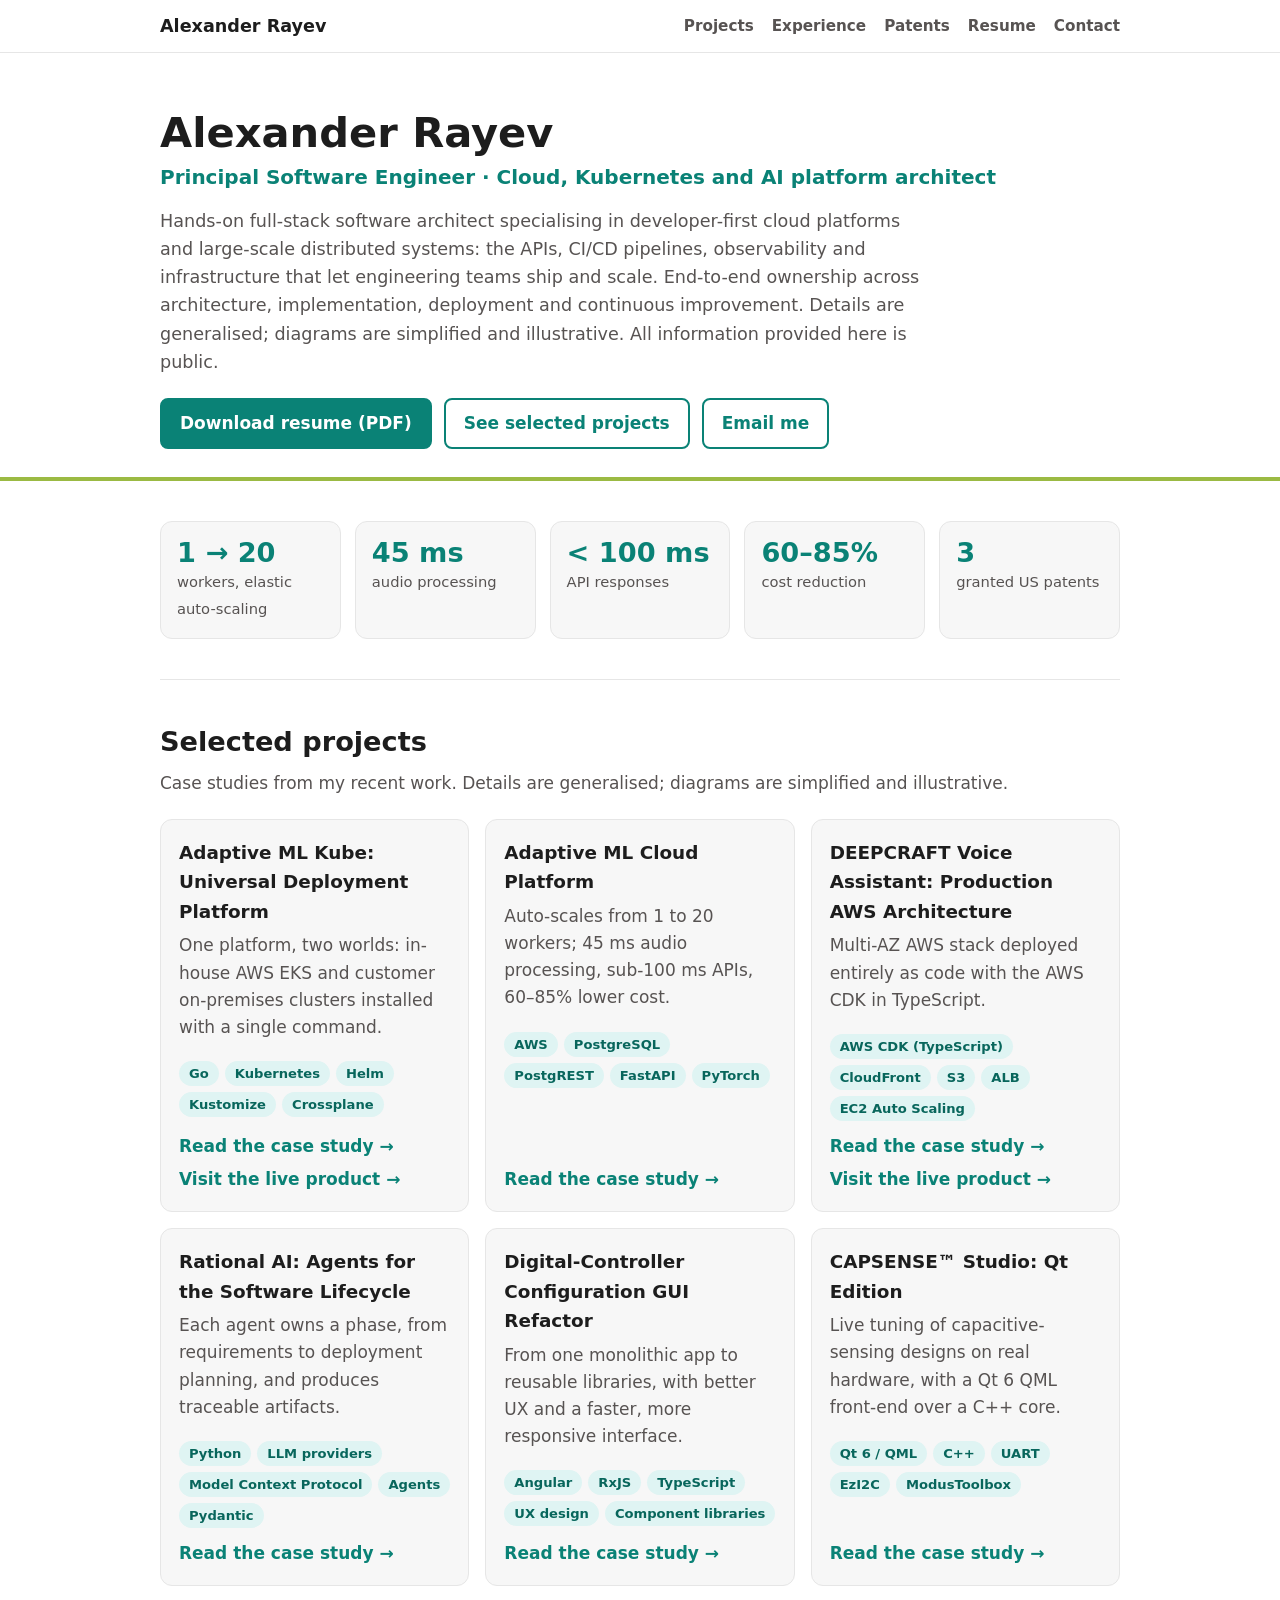
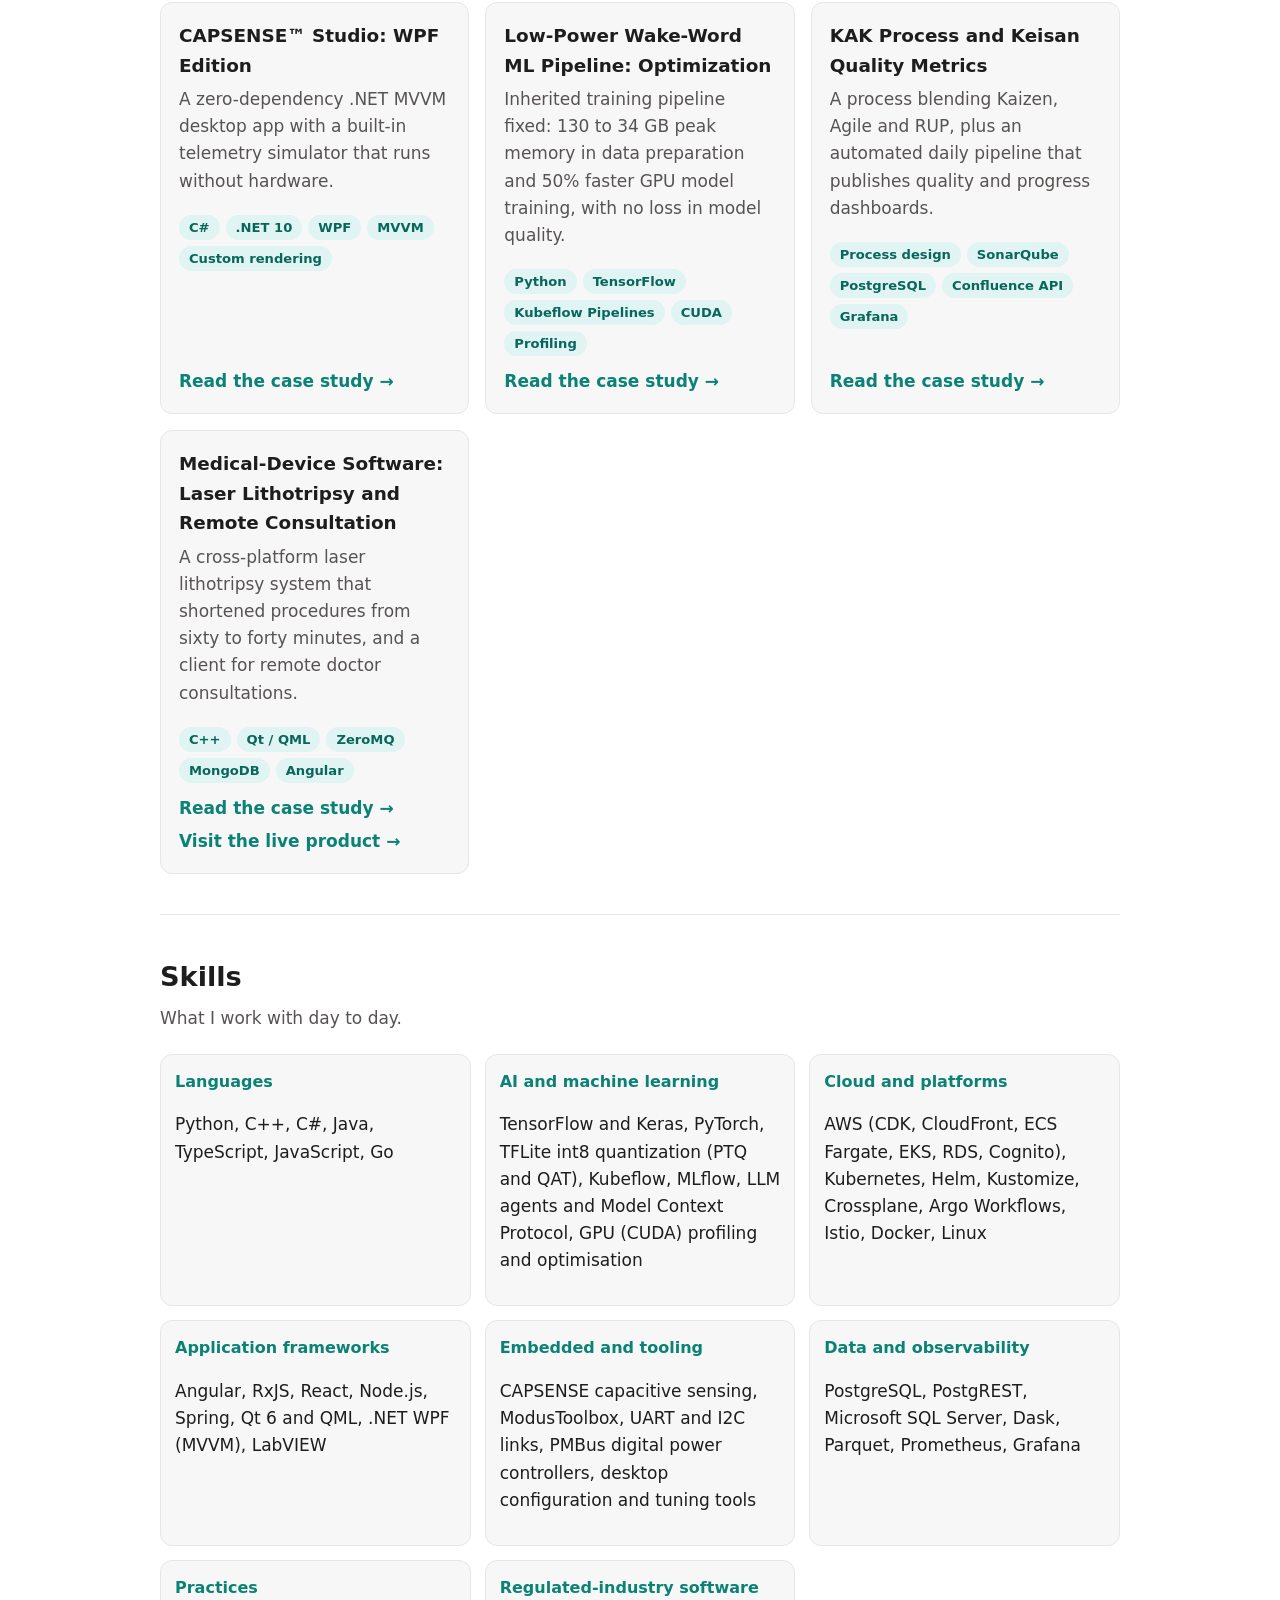
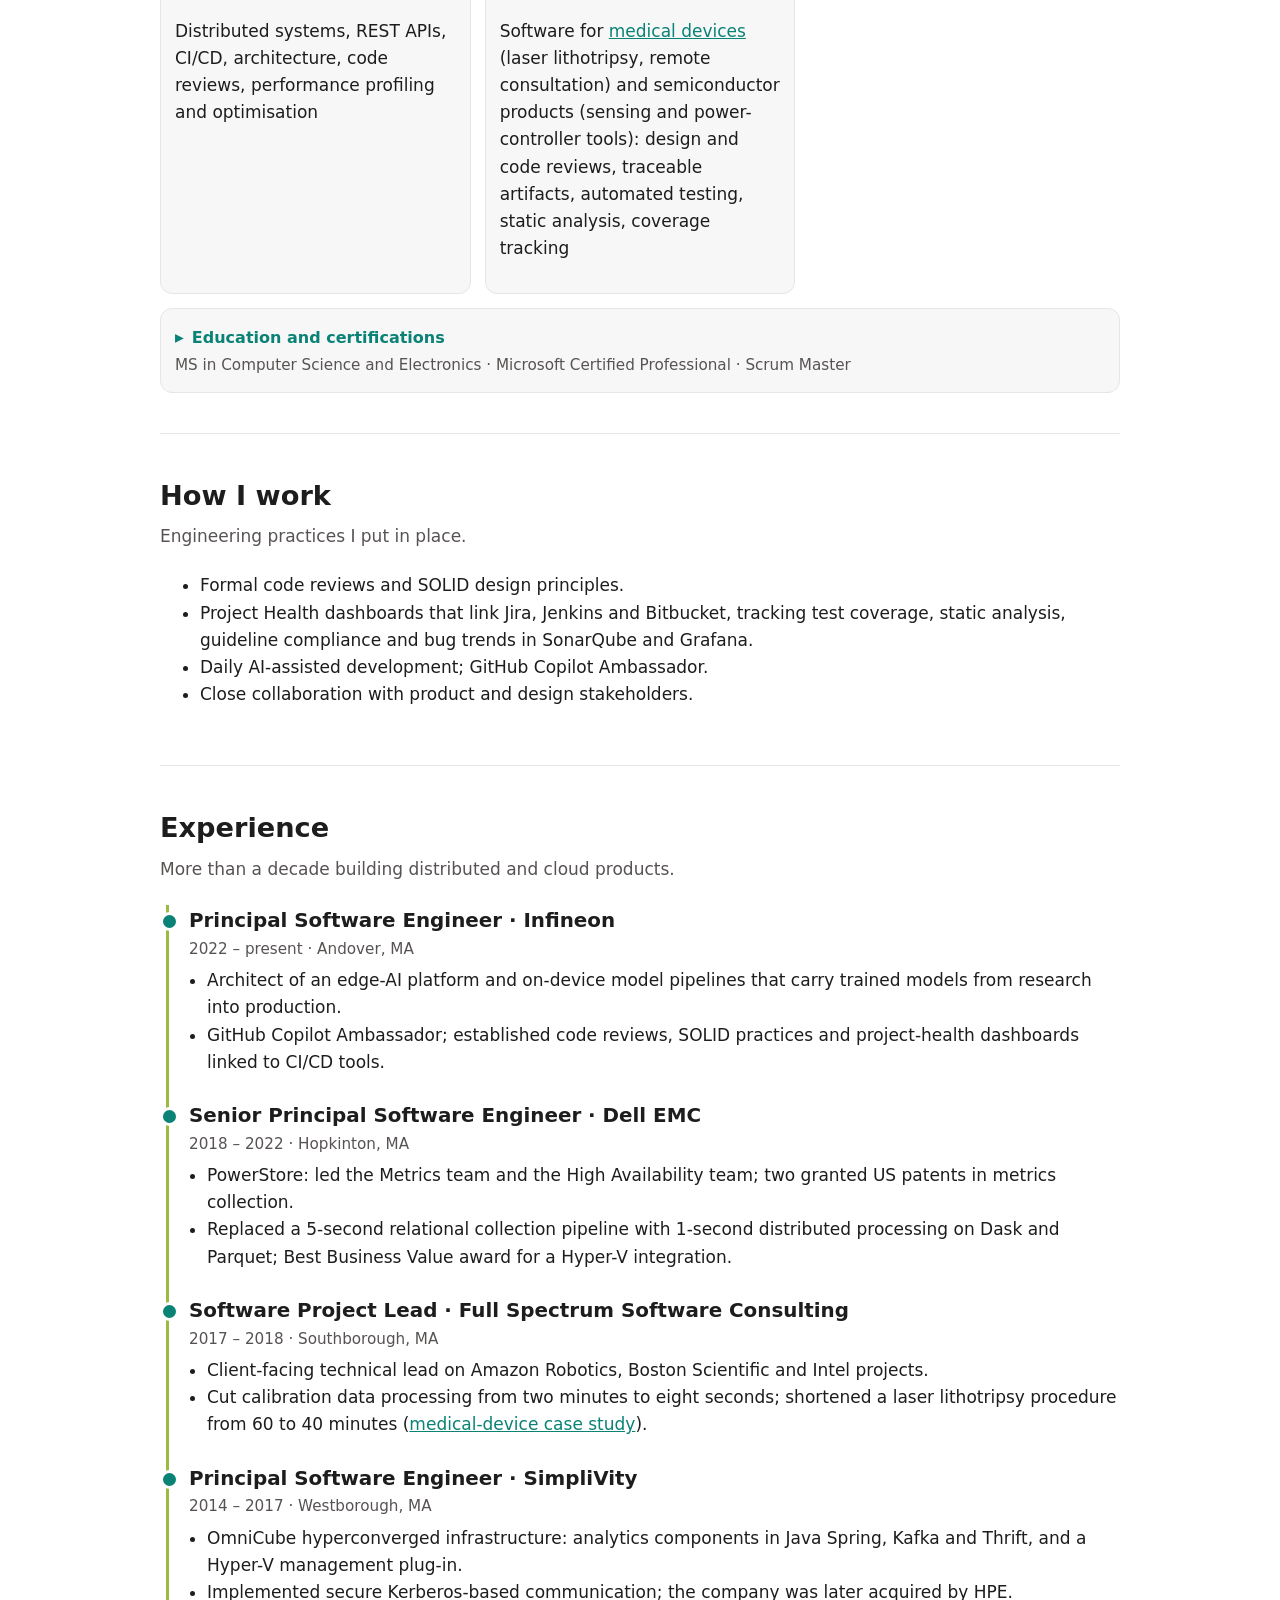
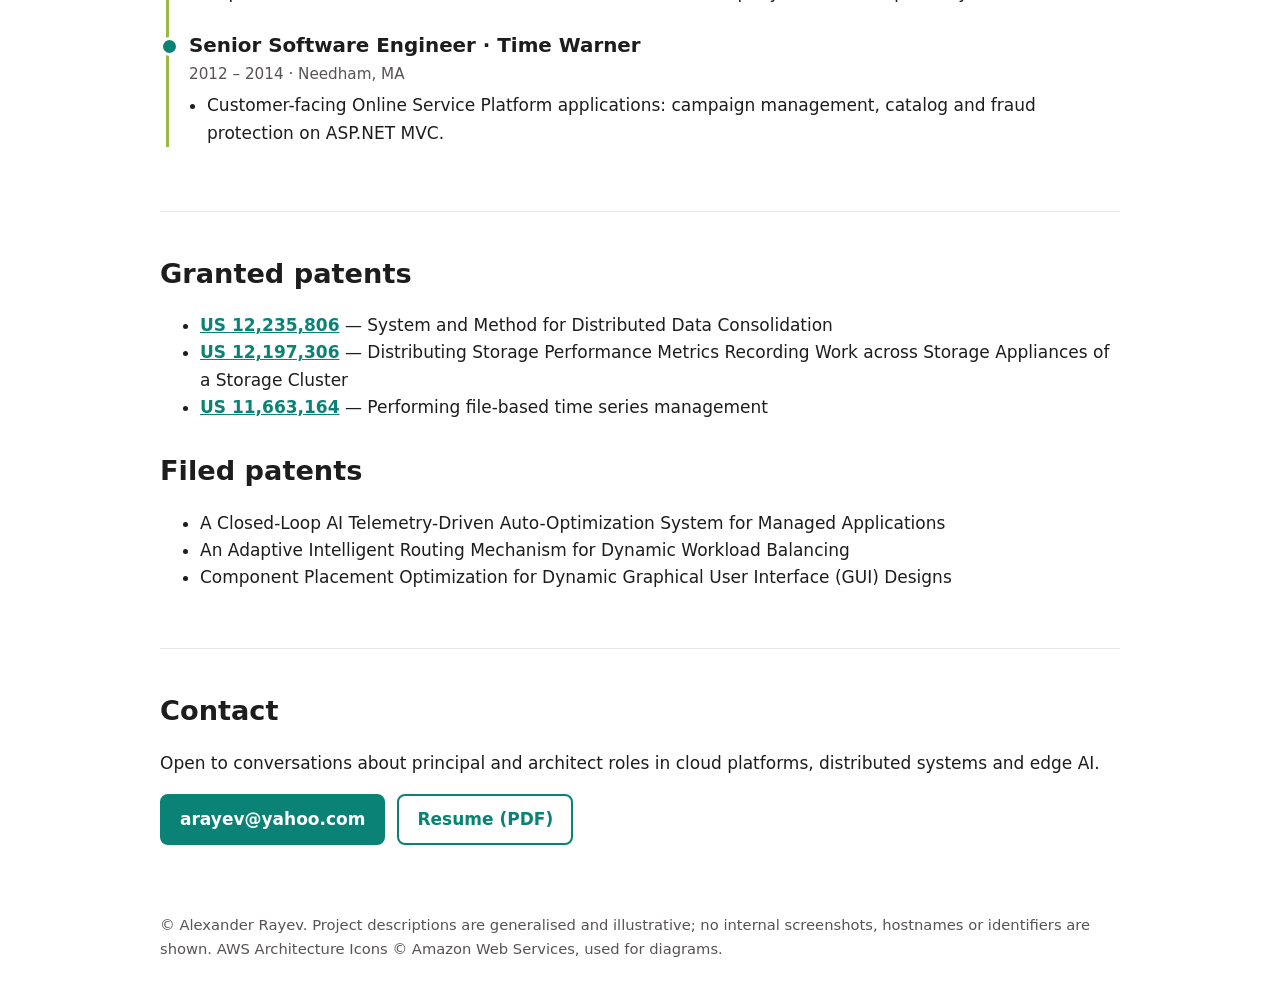
==== index.html @ 8bcb52dc "Add medical-device case study, regulated-industry skills card, Microsoft certificate and illustrativ" ====
<!doctype html>
<html lang="en"><head><meta charset="utf-8"><meta name="viewport" content="width=device-width,initial-scale=1">
<title>Alexander Rayev | Portfolio</title><meta name="description" content="Portfolio of Alexander Rayev, principal software engineer: cloud, Kubernetes and AI platforms.">
<link rel="stylesheet" href="assets/style.css"></head>
<body><header class="site"><div class="wrap"><a class="brand" href="index.html">Alexander Rayev</a><nav aria-label="Main"><a href="index.html#projects">Projects</a><a href="index.html#experience">Experience</a><a href="index.html#patents">Patents</a><a href="docs/Alexander-Rayev-Resume.pdf">Resume</a><a href="index.html#contact">Contact</a></nav></div></header>

<div class="hero"><div class="wrap"><h1>Alexander Rayev</h1><p class="role">Principal Software Engineer &middot; Cloud, Kubernetes and AI platform architect</p>
<p class="lead">Hands-on full-stack software architect specialising in developer-first cloud platforms and large-scale distributed systems: the APIs, CI/CD pipelines, observability and infrastructure that let engineering teams ship and scale. End-to-end ownership across architecture, implementation, deployment and continuous improvement. Details are generalised; diagrams are simplified and illustrative. All information provided here is public.</p>
<div class="btns"><a class="btn primary" href="docs/Alexander-Rayev-Resume.pdf">Download resume (PDF)</a><a class="btn secondary" href="#projects">See selected projects</a><a class="btn secondary" href="mailto:arayev@yahoo.com">Email me</a></div></div></div>
<main class="wrap">
<section aria-label="Highlights"><div class="stats">
<div class="stat"><b>1 &rarr; 20</b><span>workers, elastic auto-scaling</span></div><div class="stat"><b>45 ms</b><span>audio processing</span></div>
<div class="stat"><b>&lt; 100 ms</b><span>API responses</span></div><div class="stat"><b>60–85%</b><span>cost reduction</span></div><div class="stat"><b>3</b><span>granted US patents</span></div></div></section>
<section id="projects"><h2>Selected projects</h2><p class="sub">Case studies from my recent work. Details are generalised; diagrams are simplified and illustrative.</p><div class="cards"><article class="card"><h3>Adaptive ML Kube: Universal Deployment Platform</h3><p>One platform, two worlds: in-house AWS EKS and customer on-premises clusters installed with a single command.</p><div class="chips"><span class="chip">Go</span><span class="chip">Kubernetes</span><span class="chip">Helm</span><span class="chip">Kustomize</span><span class="chip">Crossplane</span></div><a class="more" href="projects/adaptive-ml-kube.html">Read the case study &rarr;</a><a class="more" style="margin-top:6px" href="https://github.com/Infineon/amk/tree/main/0.1.2" target="_blank" rel="noopener">Visit the live product &rarr;</a></article><article class="card"><h3>Adaptive ML Cloud Platform</h3><p>Auto-scales from 1 to 20 workers; 45 ms audio processing, sub-100 ms APIs, 60–85% lower cost.</p><div class="chips"><span class="chip">AWS</span><span class="chip">PostgreSQL</span><span class="chip">PostgREST</span><span class="chip">FastAPI</span><span class="chip">PyTorch</span></div><a class="more" href="projects/adaptive-ml-cloud.html">Read the case study &rarr;</a></article><article class="card"><h3>DEEPCRAFT Voice Assistant: Production AWS Architecture</h3><p>Multi-AZ AWS stack deployed entirely as code with the AWS CDK in TypeScript.</p><div class="chips"><span class="chip">AWS CDK (TypeScript)</span><span class="chip">CloudFront</span><span class="chip">S3</span><span class="chip">ALB</span><span class="chip">EC2 Auto Scaling</span></div><a class="more" href="projects/deepcraft-voice-assistant.html">Read the case study &rarr;</a><a class="more" style="margin-top:6px" href="https://deepcraft-voice-assistant.infineon.com/welcome" target="_blank" rel="noopener">Visit the live product &rarr;</a></article><article class="card"><h3>Rational AI: Agents for the Software Lifecycle</h3><p>Each agent owns a phase, from requirements to deployment planning, and produces traceable artifacts.</p><div class="chips"><span class="chip">Python</span><span class="chip">LLM providers</span><span class="chip">Model Context Protocol</span><span class="chip">Agents</span><span class="chip">Pydantic</span></div><a class="more" href="projects/rational-ai.html">Read the case study &rarr;</a></article><article class="card"><h3>Digital-Controller Configuration GUI Refactor</h3><p>From one monolithic app to reusable libraries, with better UX and a faster, more responsive interface.</p><div class="chips"><span class="chip">Angular</span><span class="chip">RxJS</span><span class="chip">TypeScript</span><span class="chip">UX design</span><span class="chip">Component libraries</span></div><a class="more" href="projects/controller-configuration-gui.html">Read the case study &rarr;</a></article><article class="card"><h3>CAPSENSE&trade; Studio: Qt Edition</h3><p>Live tuning of capacitive-sensing designs on real hardware, with a Qt 6 QML front-end over a C++ core.</p><div class="chips"><span class="chip">Qt 6 / QML</span><span class="chip">C++</span><span class="chip">UART</span><span class="chip">EzI2C</span><span class="chip">ModusToolbox</span></div><a class="more" href="projects/capsense-studio-qt.html">Read the case study &rarr;</a></article><article class="card"><h3>CAPSENSE&trade; Studio: WPF Edition</h3><p>A zero-dependency .NET MVVM desktop app with a built-in telemetry simulator that runs without hardware.</p><div class="chips"><span class="chip">C#</span><span class="chip">.NET 10</span><span class="chip">WPF</span><span class="chip">MVVM</span><span class="chip">Custom rendering</span></div><a class="more" href="projects/capsense-studio-wpf.html">Read the case study &rarr;</a></article><article class="card"><h3>Low-Power Wake-Word ML Pipeline: Optimization</h3><p>Inherited training pipeline fixed: 130 to 34 GB peak memory in data preparation and 50% faster GPU model training, with no loss in model quality.</p><div class="chips"><span class="chip">Python</span><span class="chip">TensorFlow</span><span class="chip">Kubeflow Pipelines</span><span class="chip">CUDA</span><span class="chip">Profiling</span></div><a class="more" href="projects/wake-word-ml-pipeline.html">Read the case study &rarr;</a></article><article class="card"><h3>KAK Process and Keisan Quality Metrics</h3><p>A process blending Kaizen, Agile and RUP, plus an automated daily pipeline that publishes quality and progress dashboards.</p><div class="chips"><span class="chip">Process design</span><span class="chip">SonarQube</span><span class="chip">PostgreSQL</span><span class="chip">Confluence API</span><span class="chip">Grafana</span></div><a class="more" href="projects/keisan-quality-process.html">Read the case study &rarr;</a></article><article class="card"><h3>Medical-Device Software: Laser Lithotripsy and Remote Consultation</h3><p>A cross-platform laser lithotripsy system that shortened procedures from sixty to forty minutes, and a client for remote doctor consultations.</p><div class="chips"><span class="chip">C++</span><span class="chip">Qt / QML</span><span class="chip">ZeroMQ</span><span class="chip">MongoDB</span><span class="chip">Angular</span></div><a class="more" href="projects/medical-device-software.html">Read the case study &rarr;</a><a class="more" style="margin-top:6px" href="https://www.bostonscientific.com/en-US/medical-specialties/urology/conditions/kidney-stone-management/stonesmart.html" target="_blank" rel="noopener">Visit the live product &rarr;</a></article></div></section>
<section id="skills"><h2>Skills</h2><p class="sub">What I work with day to day.</p><div class="skills"><div><h3>Languages</h3><p>Python, C++, C#, Java, TypeScript, JavaScript, Go</p></div><div><h3>AI and machine learning</h3><p>TensorFlow and Keras, PyTorch, TFLite int8 quantization (PTQ and QAT), Kubeflow, MLflow, LLM agents and Model Context Protocol, GPU (CUDA) profiling and optimisation</p></div><div><h3>Cloud and platforms</h3><p>AWS (CDK, CloudFront, ECS Fargate, EKS, RDS, Cognito), Kubernetes, Helm, Kustomize, Crossplane, Argo Workflows, Istio, Docker, Linux</p></div><div><h3>Application frameworks</h3><p>Angular, RxJS, React, Node.js, Spring, Qt 6 and QML, .NET WPF (MVVM), LabVIEW</p></div><div><h3>Embedded and tooling</h3><p>CAPSENSE capacitive sensing, ModusToolbox, UART and I2C links, PMBus digital power controllers, desktop configuration and tuning tools</p></div><div><h3>Data and observability</h3><p>PostgreSQL, PostgREST, Microsoft SQL Server, Dask, Parquet, Prometheus, Grafana</p></div><div><h3>Practices</h3><p>Distributed systems, REST APIs, CI/CD, architecture, code reviews, performance profiling and optimisation</p></div><div><h3>Regulated-industry software</h3><p>Software for <a href="projects/medical-device-software.html">medical devices</a> (laser lithotripsy, remote consultation) and semiconductor products (sensing and power-controller tools): design and code reviews, traceable artifacts, automated testing, static analysis, coverage tracking</p></div><div class="edu" id="education"><details><summary><h3>Education and certifications</h3><span>MS in Computer Science and Electronics &middot; Microsoft Certified Professional &middot; Scrum Master</span></summary><ul><li>MS in Computer Science and Electronics, College of Telecommunications</li><li>Microsoft Certified Professional (January 2018); Scrum Master</li>
<li>Pluralsight: Kubernetes and Docker Deep Dive, Foundations for Cloud Architecture, Scaling Python Data Applications with Dask, Apache Spark</li></ul>
<figure class="cert"><a href="assets/certs/microsoft-certified-professional.jpg"><img src="assets/certs/microsoft-certified-professional.jpg" width="1812" height="1411" loading="lazy" alt="Microsoft Certified Professional certificate for Alexander B. Rayev, date of achievement 31 January 2018; the certification number is withheld."></a><figcaption>Microsoft Certified Professional, achieved 31 January 2018 (certification number withheld). Select the image to enlarge.</figcaption></figure></details></div></div></section>
<section id="how"><h2>How I work</h2><p class="sub">Engineering practices I put in place.</p><ul>
<li>Formal code reviews and SOLID design principles.</li><li>Project Health dashboards that link Jira, Jenkins and Bitbucket, tracking test coverage, static analysis, guideline compliance and bug trends in SonarQube and Grafana.</li>
<li>Daily AI-assisted development; GitHub Copilot Ambassador.</li><li>Close collaboration with product and design stakeholders.</li></ul></section>
<section id="experience"><h2>Experience</h2><p class="sub">More than a decade building distributed and cloud products.</p><div class="tl"><div class="job"><h3>Principal Software Engineer &middot; Infineon</h3><p class="when">2022 – present &middot; Andover, MA</p><ul><li>Architect of an edge-AI platform and on-device model pipelines that carry trained models from research into production.</li><li>GitHub Copilot Ambassador; established code reviews, SOLID practices and project-health dashboards linked to CI/CD tools.</li></ul></div><div class="job"><h3>Senior Principal Software Engineer &middot; Dell EMC</h3><p class="when">2018 – 2022 &middot; Hopkinton, MA</p><ul><li>PowerStore: led the Metrics team and the High Availability team; two granted US patents in metrics collection.</li><li>Replaced a 5-second relational collection pipeline with 1-second distributed processing on Dask and Parquet; Best Business Value award for a Hyper-V integration.</li></ul></div><div class="job"><h3>Software Project Lead &middot; Full Spectrum Software Consulting</h3><p class="when">2017 – 2018 &middot; Southborough, MA</p><ul><li>Client-facing technical lead on Amazon Robotics, Boston Scientific and Intel projects.</li><li>Cut calibration data processing from two minutes to eight seconds; shortened a laser lithotripsy procedure from 60 to 40 minutes (<a href="projects/medical-device-software.html">medical-device case study</a>).</li></ul></div><div class="job"><h3>Principal Software Engineer &middot; SimpliVity</h3><p class="when">2014 – 2017 &middot; Westborough, MA</p><ul><li>OmniCube hyperconverged infrastructure: analytics components in Java Spring, Kafka and Thrift, and a Hyper-V management plug-in.</li><li>Implemented secure Kerberos-based communication; the company was later acquired by HPE.</li></ul></div><div class="job"><h3>Senior Software Engineer &middot; Time Warner</h3><p class="when">2012 – 2014 &middot; Needham, MA</p><ul><li>Customer-facing Online Service Platform applications: campaign management, catalog and fraud protection on ASP.NET MVC.</li></ul></div></div></section>
<section id="patents"><h2>Granted patents</h2><ul><li><b><a href="https://patents.google.com/patent/US12235806B2/en" target="_blank" rel="noopener">US 12,235,806</a></b> &mdash; System and Method for Distributed Data Consolidation</li><li><b><a href="https://patents.google.com/patent/US12197306B2/en" target="_blank" rel="noopener">US 12,197,306</a></b> &mdash; Distributing Storage Performance Metrics Recording Work across Storage Appliances of a Storage Cluster</li><li><b><a href="https://patents.google.com/patent/US11663164B2/en" target="_blank" rel="noopener">US 11,663,164</a></b> &mdash; Performing file-based time series management</li></ul>
<h2 style="margin-top:28px">Filed patents</h2><ul><li>A Closed-Loop AI Telemetry-Driven Auto-Optimization System for Managed Applications</li><li>An Adaptive Intelligent Routing Mechanism for Dynamic Workload Balancing</li><li>Component Placement Optimization for Dynamic Graphical User Interface (GUI) Designs</li></ul></section>
<section id="contact" style="border-bottom:none"><h2>Contact</h2><p>Open to conversations about principal and architect roles in cloud platforms, distributed systems and edge AI.</p>
<div class="btns"><a class="btn primary" href="mailto:arayev@yahoo.com">arayev@yahoo.com</a><a class="btn secondary" href="docs/Alexander-Rayev-Resume.pdf">Resume (PDF)</a></div></section></main>
<footer><div class="wrap">&copy; Alexander Rayev. Project descriptions are generalised and illustrative; no internal screenshots, hostnames or identifiers are shown.
 AWS Architecture Icons &copy; Amazon Web Services, used for diagrams.</div></footer><script>if(location.hash==='#education'){var d=document.querySelector('#education details');if(d){d.open=true}}</script></body></html>
---- assets/style.css ----
:root{--bg:#fff;--fg:#1d1d1d;--muted:#575352;--accent:#0a8276;--accent2:#9bba43;--card:#f7f7f7;--line:#e6e6e6;--chip:#dff4f3;--chipfg:#08665c}
@media (prefers-color-scheme:dark){:root{--bg:#10171a;--fg:#e8eceb;--muted:#a7b2b0;--accent:#35c2b3;--accent2:#b7d36a;--card:#172226;--line:#24343a;--chip:#18363a;--chipfg:#8fe0d5}}
*{box-sizing:border-box}html{scroll-behavior:smooth}
body{margin:0;font-family:"Source Sans 3","Segoe UI",system-ui,-apple-system,Roboto,Arial,sans-serif;background:var(--bg);color:var(--fg);line-height:1.6;font-size:17px}
a{color:var(--accent)}a:hover{text-decoration:none}
.wrap{max-width:1000px;margin:0 auto;padding:0 20px}
header.site{position:sticky;top:0;background:var(--bg);border-bottom:1px solid var(--line);z-index:10}
header.site .wrap{display:flex;align-items:center;justify-content:space-between;gap:16px;flex-wrap:wrap;padding-top:12px;padding-bottom:12px}
header.site .brand{font-weight:700;color:var(--fg);text-decoration:none;font-size:1.1rem}
nav a{margin-left:18px;text-decoration:none;color:var(--muted);font-weight:600;font-size:.95rem}nav a:hover{color:var(--accent)}
.hero{padding:56px 0 28px;border-bottom:4px solid var(--accent2)}
.hero h1{font-size:2.6rem;margin:0 0 4px;line-height:1.15}
.hero .role{font-size:1.25rem;color:var(--accent);font-weight:700;margin:0 0 14px}
.hero p.lead{max-width:760px;color:var(--muted);font-size:1.1rem;margin:0 0 22px}
.btns{display:flex;gap:12px;flex-wrap:wrap}
.btn{display:inline-block;padding:10px 18px;border-radius:8px;border:2px solid var(--accent);text-decoration:none;font-weight:700}
.btn.primary{background:var(--accent);color:#fff}.btn.secondary{color:var(--accent)}
section{padding:40px 0;border-bottom:1px solid var(--line)}
section h2{font-size:1.7rem;margin:0 0 6px}section .sub{color:var(--muted);margin:0 0 22px}
.stats{display:grid;grid-template-columns:repeat(auto-fit,minmax(170px,1fr));gap:14px}
.stat{background:var(--card);border:1px solid var(--line);border-radius:12px;padding:16px}
.stat b{display:block;font-size:1.7rem;color:var(--accent);line-height:1.1}.stat span{color:var(--muted);font-size:.92rem}
.cards{display:grid;grid-template-columns:repeat(auto-fit,minmax(290px,1fr));gap:16px}
.card{background:var(--card);border:1px solid var(--line);border-radius:12px;padding:18px;display:flex;flex-direction:column}
.card h3{margin:0 0 6px;font-size:1.15rem}.card p{margin:0 0 12px;color:var(--muted)}
.card a.more{margin-top:auto;font-weight:700;text-decoration:none}
.chips{display:flex;flex-wrap:wrap;gap:6px;margin:8px 0 12px}
.chip{background:var(--chip);color:var(--chipfg);border-radius:999px;padding:2px 10px;font-size:.82rem;font-weight:600}
.skills{display:grid;grid-template-columns:repeat(auto-fit,minmax(240px,1fr));gap:14px}
.skills div{background:var(--card);border:1px solid var(--line);border-radius:12px;padding:14px}.skills h3{margin:0 0 6px;font-size:1rem;color:var(--accent)}
.tl{border-left:3px solid var(--accent2);padding-left:20px;margin-left:6px}
.tl .job{margin-bottom:24px;position:relative}.tl .job:before{content:"";position:absolute;left:-29px;top:7px;width:13px;height:13px;border-radius:50%;background:var(--accent);border:3px solid var(--bg)}
.tl h3{margin:0}.tl .when{color:var(--muted);font-size:.95rem;margin:0 0 6px}.tl ul{margin:6px 0 0 18px;padding:0}
footer{padding:28px 0;color:var(--muted);font-size:.92rem}
.crumbs{padding:22px 0 0;color:var(--muted);font-size:.95rem}
.meta{display:grid;grid-template-columns:repeat(auto-fit,minmax(200px,1fr));gap:12px;margin:18px 0}
.meta div{background:var(--card);border:1px solid var(--line);border-radius:10px;padding:10px 14px}.meta b{display:block;color:var(--accent);font-size:.8rem;text-transform:uppercase;letter-spacing:.06em}
.page h1{font-size:2.1rem;margin:10px 0 4px;line-height:1.2}.page .tag{color:var(--muted);font-size:1.15rem;margin:0}
.page h2{margin-top:34px;font-size:1.4rem}
.page ul{padding-left:22px}.page li{margin-bottom:6px}
.diagram{background:var(--card);border:1px solid var(--line);border-radius:12px;padding:18px;margin:14px 0}
.diagram figcaption{color:var(--muted);font-size:.88rem;margin-top:12px;font-style:italic}
.flow{display:flex;align-items:stretch;gap:10px;flex-wrap:wrap;justify-content:center;margin:8px 0}
.flow.col{flex-direction:column;align-items:center}
.box{border:2px solid var(--accent);border-radius:10px;padding:8px 12px;background:var(--bg);text-align:center;min-width:130px;font-size:.92rem}
.box b{display:block}.box small{color:var(--muted);display:block}
.box.a{border-color:var(--accent)}.box.b{border-color:#be3283}.box.c{border-color:#f97414}.box.d{border-color:var(--accent2)}.box.g{border-color:#7d8998}
.arr{align-self:center;color:var(--muted);font-weight:700;font-size:1.3rem}
.lane{border:1px dashed var(--muted);border-radius:12px;padding:10px;margin:10px 0}
.lane>.lbl{font-size:.75rem;font-weight:700;text-transform:uppercase;letter-spacing:.07em;color:var(--muted);margin-bottom:6px}
.ic{display:flex;flex-direction:column;align-items:center;gap:4px;min-width:96px;text-align:center;font-size:.85rem}.ic img{width:52px;height:52px}.ic span{font-weight:600}.ic small{color:var(--muted);font-size:.75rem}
.two{display:grid;grid-template-columns:1fr 1fr;gap:14px}
@media (max-width:700px){.two{grid-template-columns:1fr}.hero h1{font-size:2.1rem}.arr{transform:rotate(90deg)}nav a{margin-left:12px}}
.pn{display:flex;justify-content:space-between;gap:12px;margin:34px 0 10px;flex-wrap:wrap}
.bars{margin:6px 0 2px}.bars h3{font-size:1.05rem;margin:0 0 4px}.bars .note{color:var(--muted);font-size:.88rem;margin:0 0 10px}
.brow{display:grid;grid-template-columns:minmax(110px,220px) 1fr;gap:10px;align-items:center;margin:5px 0;font-size:.92rem}
.brow .trk{display:flex;align-items:center;gap:8px}
.bar{height:20px;border-radius:5px;background:var(--accent);min-width:3px;flex:none}
.bar.old{background:#7d8998}.bar.warn{background:#f97414}.bar.proj{background:repeating-linear-gradient(45deg,var(--accent),var(--accent) 6px,transparent 6px,transparent 10px);border:1px solid var(--accent)}
.brow .v{color:var(--muted);font-variant-numeric:tabular-nums;white-space:nowrap}
.legend{display:flex;gap:14px;flex-wrap:wrap;font-size:.85rem;color:var(--muted);margin-top:8px}.legend i{display:inline-block;width:12px;height:12px;border-radius:3px;margin-right:5px;vertical-align:-1px}
.shot{background:#fff;border-radius:8px;padding:4px;border:1px solid var(--line)}.shot img{display:block;width:100%;height:auto}
.kpis{display:grid;grid-template-columns:repeat(auto-fit,minmax(180px,1fr));gap:12px;margin:18px 0}
.kpis div{background:var(--card);border:1px solid var(--line);border-radius:12px;padding:14px}.kpis b{display:block;font-size:1.6rem;color:var(--accent);line-height:1.1}.kpis span{color:var(--muted);font-size:.9rem}
@media (max-width:700px){.brow{grid-template-columns:1fr;gap:2px}}
.tight .flow{flex-wrap:nowrap;gap:6px}.tight .box{min-width:0;padding:8px 8px}.tight .arr{font-size:1.1rem}
@media (max-width:700px){.tight .flow{flex-wrap:wrap}}

.page h3.sub3{margin:18px 0 4px;font-size:1.1rem}
figure.cert{margin:18px 0 0;max-width:560px}figure.cert img{display:block;width:100%;height:auto;border:1px solid var(--line);border-radius:8px;box-shadow:0 2px 10px rgba(0,0,0,.12)}figure.cert figcaption{color:var(--muted);font-size:.88rem;margin-top:8px}
.skills .edu{grid-column:1/-1}
.edu summary{cursor:pointer;list-style:none;display:flex;flex-wrap:wrap;align-items:baseline;gap:2px 14px}
.edu summary::-webkit-details-marker{display:none}
.edu summary::before{content:"\25B8";color:var(--accent);font-size:1.1rem;margin-right:-6px}
.edu details[open] summary::before{content:"\25BE"}
.edu summary h3{margin:0}.edu summary:hover h3{text-decoration:underline}
.edu summary span{color:var(--muted);font-size:.95rem}
.edu summary:focus-visible{outline:2px solid var(--accent);outline-offset:4px;border-radius:4px}
.edu ul{margin:12px 0 0 18px;padding:0}.edu li{margin-bottom:4px}
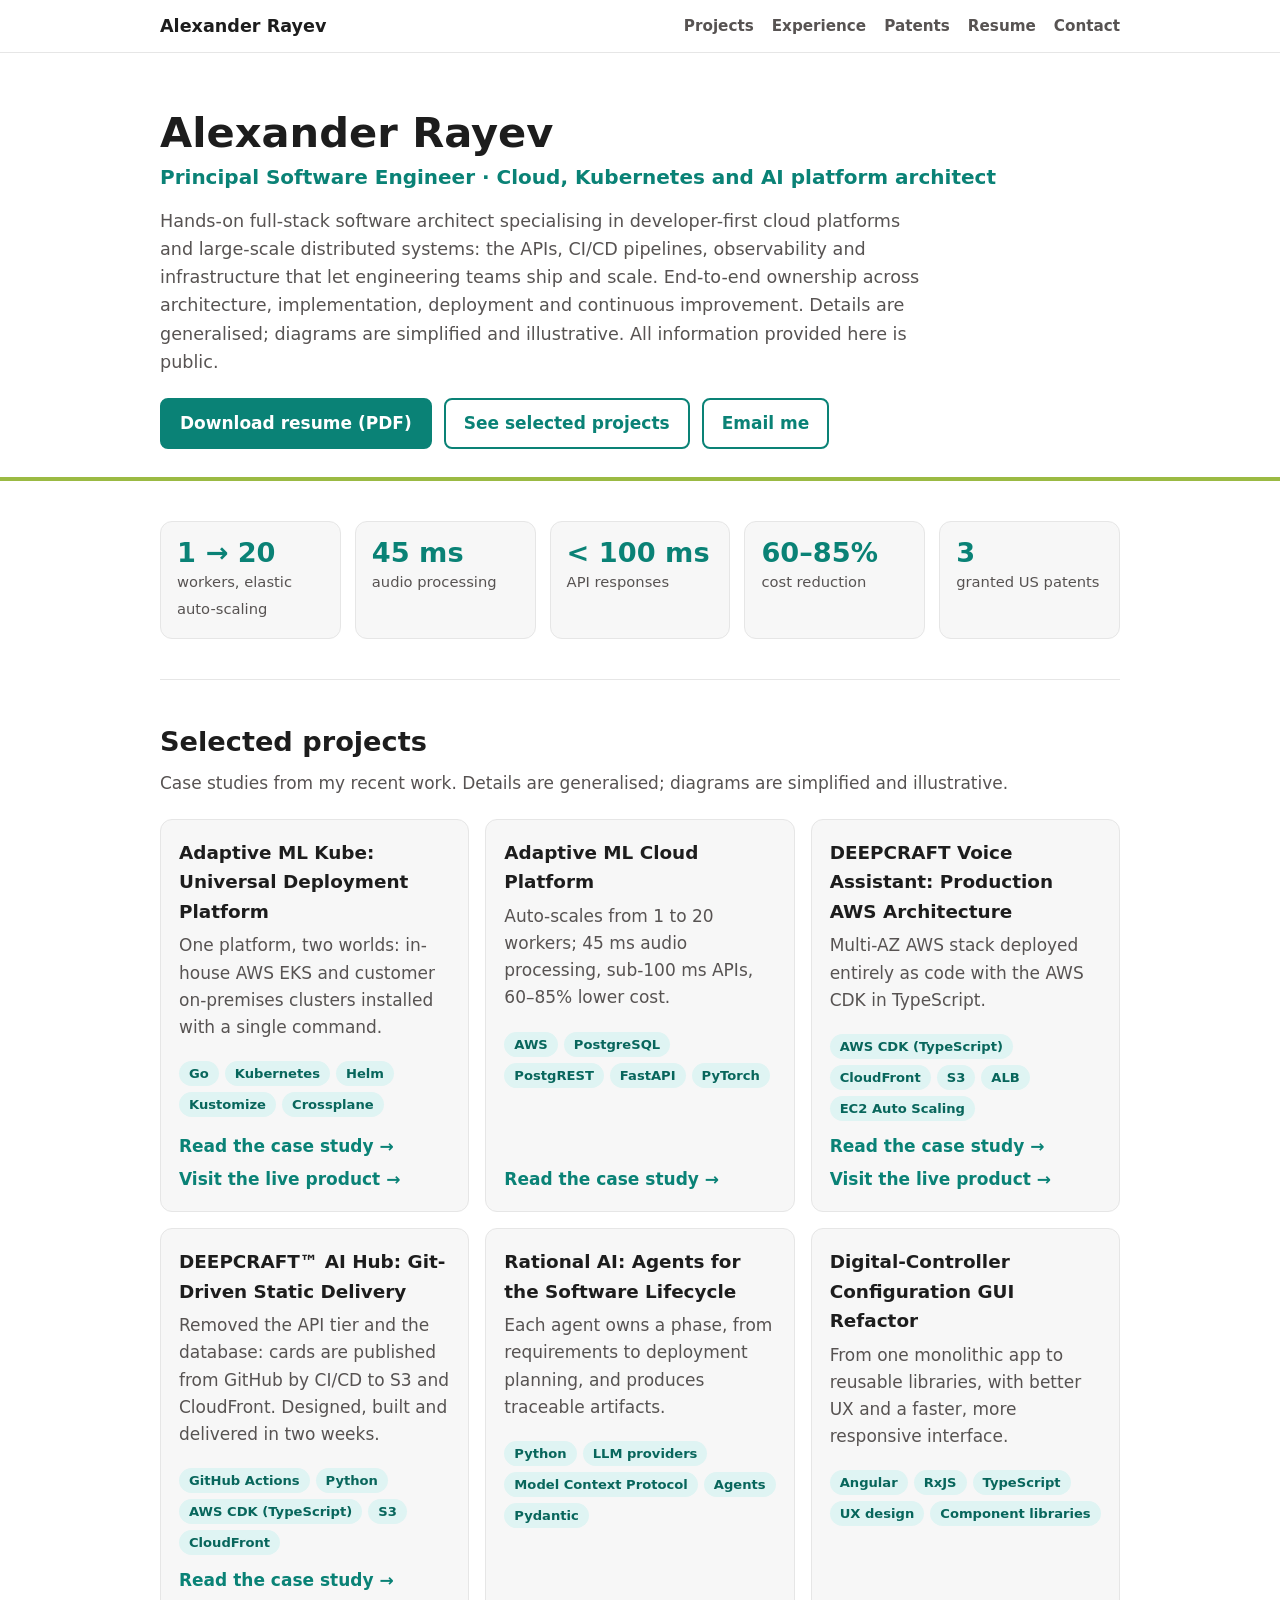
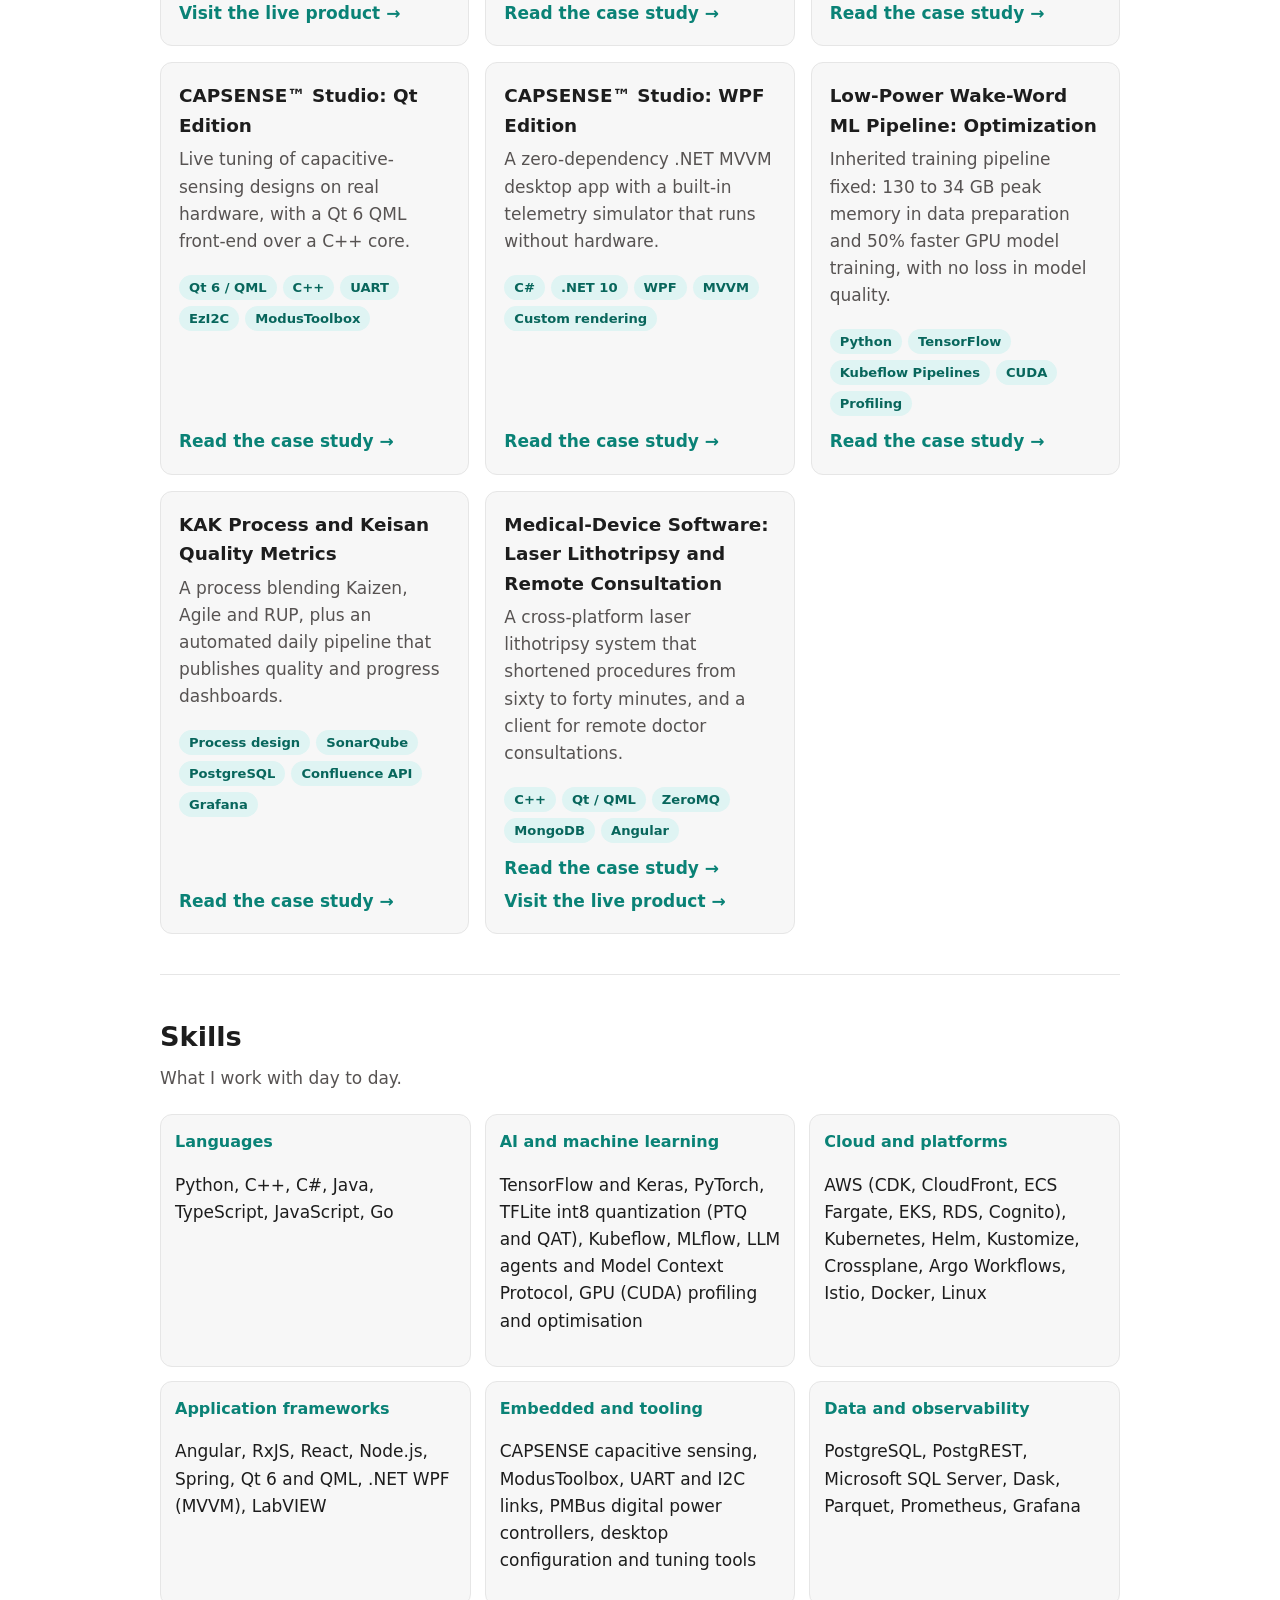
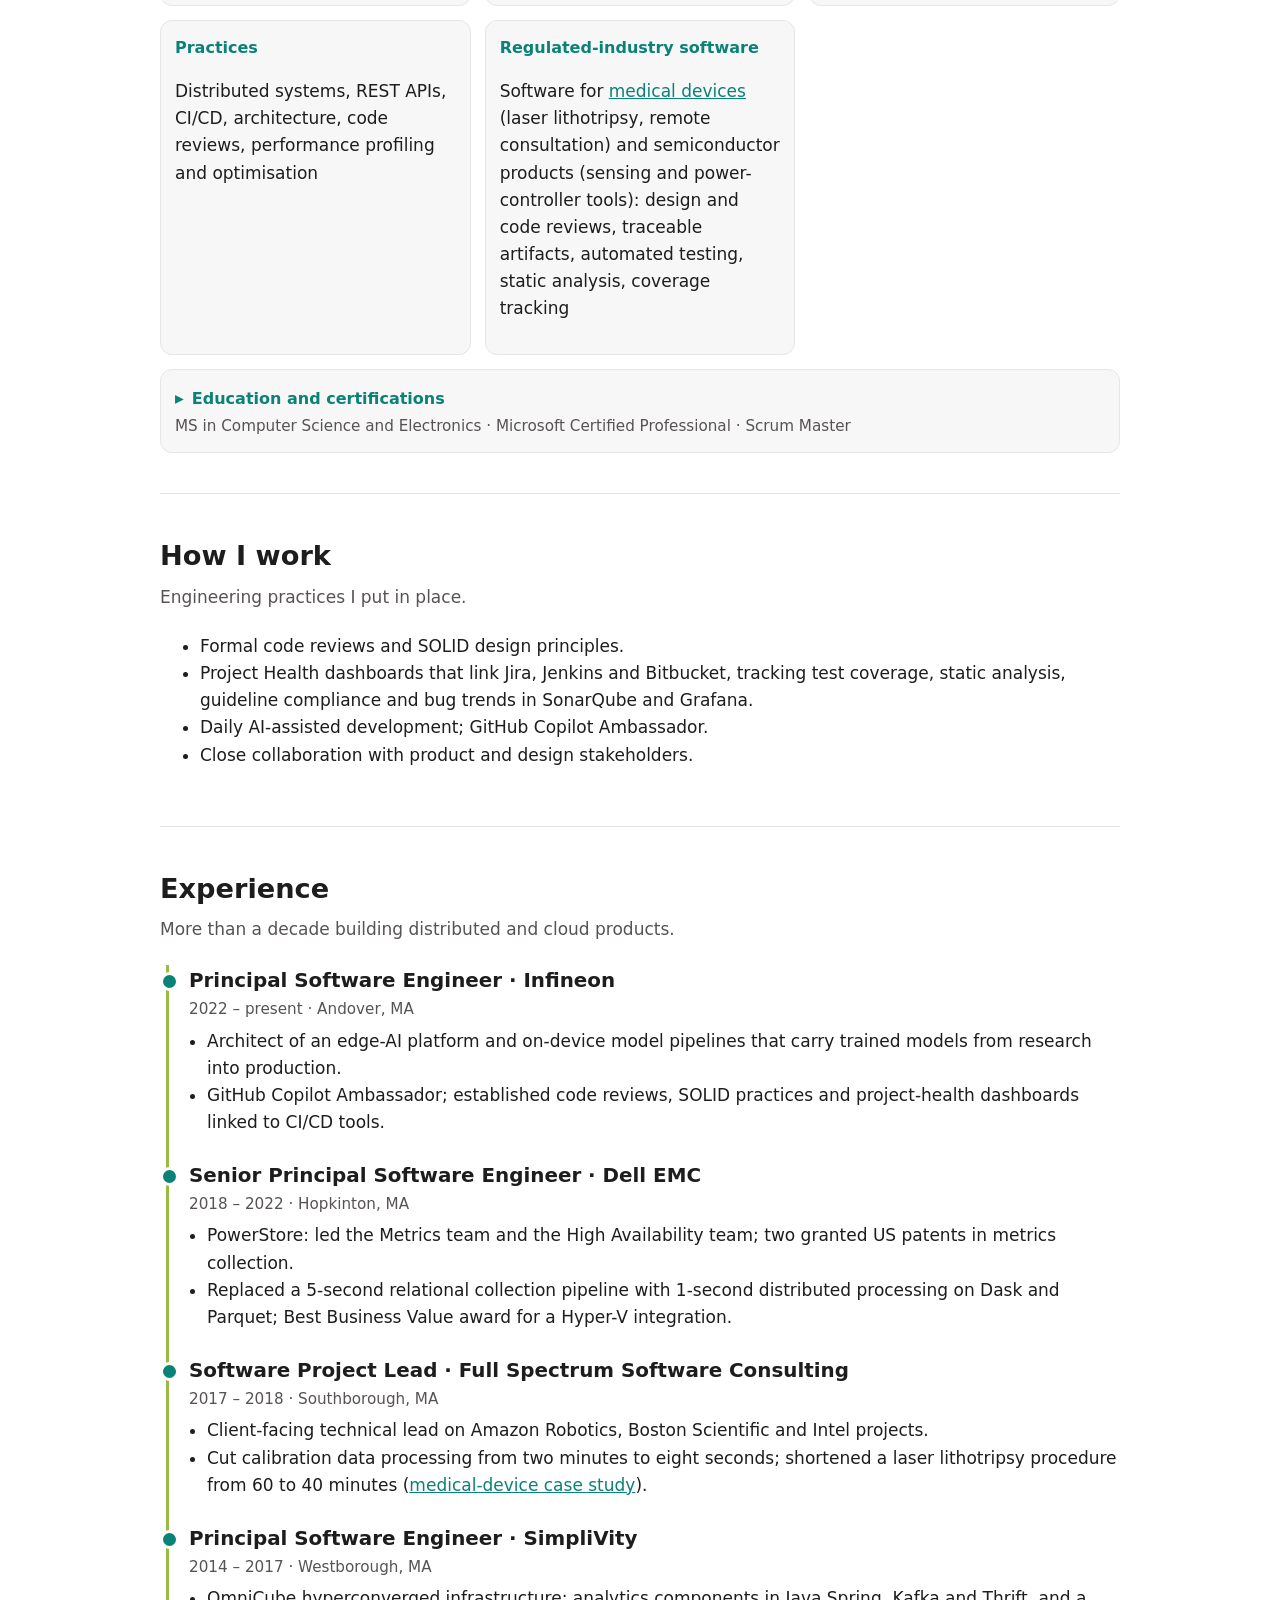
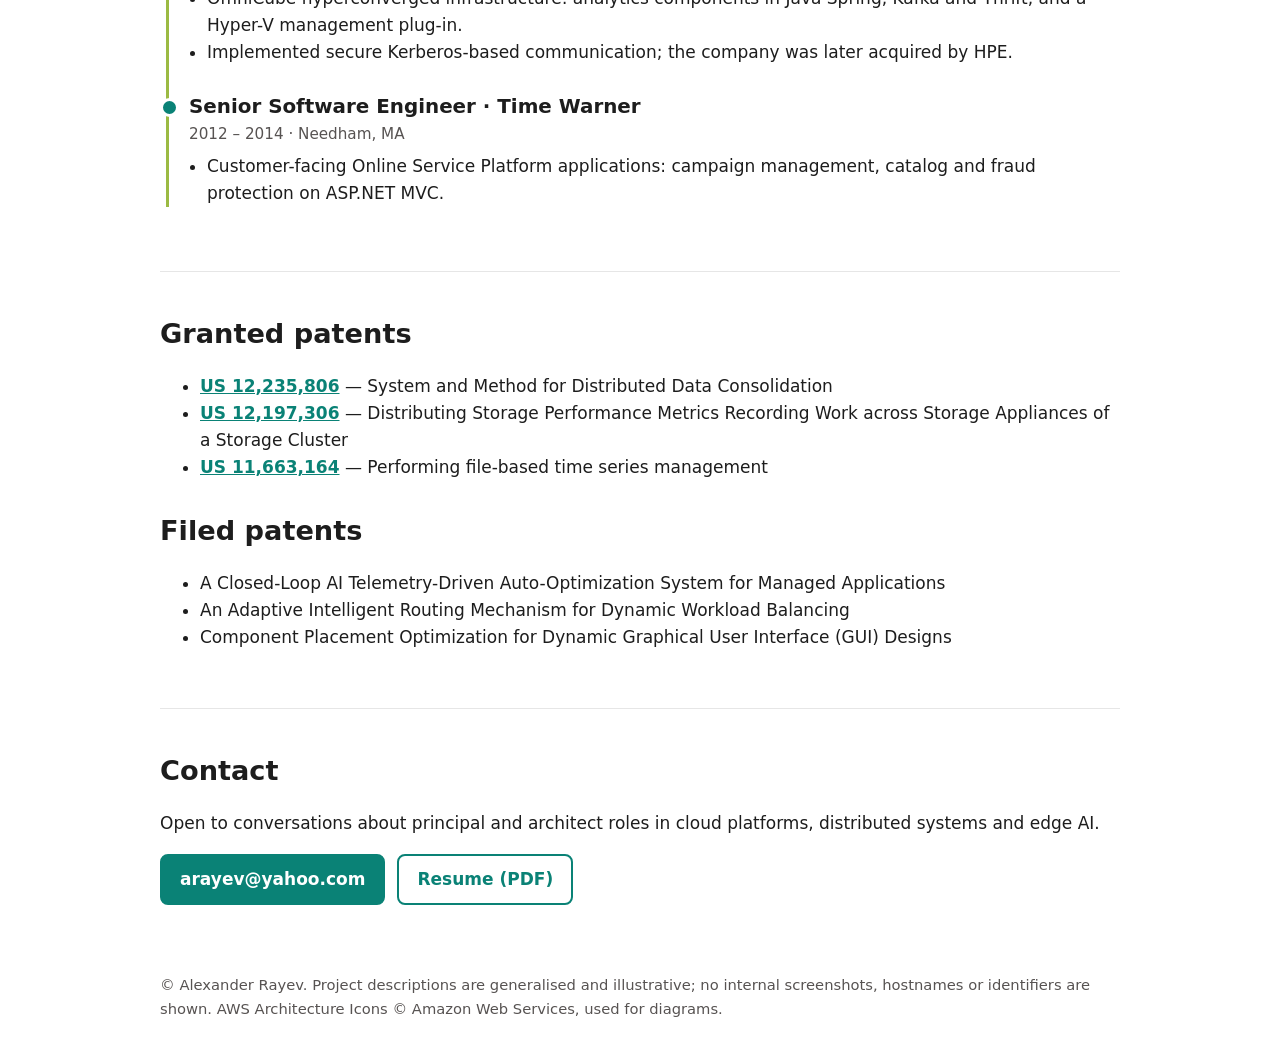
==== commit 3c4bf784: "Add DEEPCRAFT AI Hub case study: Git-driven static delivery Co-authored-by: Copilot <223556219+Copil" ====
--- a/index.html
+++ b/index.html
@@ -11,7 +11,7 @@
 <section aria-label="Highlights"><div class="stats">
 <div class="stat"><b>1 &rarr; 20</b><span>workers, elastic auto-scaling</span></div><div class="stat"><b>45 ms</b><span>audio processing</span></div>
 <div class="stat"><b>&lt; 100 ms</b><span>API responses</span></div><div class="stat"><b>60–85%</b><span>cost reduction</span></div><div class="stat"><b>3</b><span>granted US patents</span></div></div></section>
-<section id="projects"><h2>Selected projects</h2><p class="sub">Case studies from my recent work. Details are generalised; diagrams are simplified and illustrative.</p><div class="cards"><article class="card"><h3>Adaptive ML Kube: Universal Deployment Platform</h3><p>One platform, two worlds: in-house AWS EKS and customer on-premises clusters installed with a single command.</p><div class="chips"><span class="chip">Go</span><span class="chip">Kubernetes</span><span class="chip">Helm</span><span class="chip">Kustomize</span><span class="chip">Crossplane</span></div><a class="more" href="projects/adaptive-ml-kube.html">Read the case study &rarr;</a><a class="more" style="margin-top:6px" href="https://github.com/Infineon/amk/tree/main/0.1.2" target="_blank" rel="noopener">Visit the live product &rarr;</a></article><article class="card"><h3>Adaptive ML Cloud Platform</h3><p>Auto-scales from 1 to 20 workers; 45 ms audio processing, sub-100 ms APIs, 60–85% lower cost.</p><div class="chips"><span class="chip">AWS</span><span class="chip">PostgreSQL</span><span class="chip">PostgREST</span><span class="chip">FastAPI</span><span class="chip">PyTorch</span></div><a class="more" href="projects/adaptive-ml-cloud.html">Read the case study &rarr;</a></article><article class="card"><h3>DEEPCRAFT Voice Assistant: Production AWS Architecture</h3><p>Multi-AZ AWS stack deployed entirely as code with the AWS CDK in TypeScript.</p><div class="chips"><span class="chip">AWS CDK (TypeScript)</span><span class="chip">CloudFront</span><span class="chip">S3</span><span class="chip">ALB</span><span class="chip">EC2 Auto Scaling</span></div><a class="more" href="projects/deepcraft-voice-assistant.html">Read the case study &rarr;</a><a class="more" style="margin-top:6px" href="https://deepcraft-voice-assistant.infineon.com/welcome" target="_blank" rel="noopener">Visit the live product &rarr;</a></article><article class="card"><h3>Rational AI: Agents for the Software Lifecycle</h3><p>Each agent owns a phase, from requirements to deployment planning, and produces traceable artifacts.</p><div class="chips"><span class="chip">Python</span><span class="chip">LLM providers</span><span class="chip">Model Context Protocol</span><span class="chip">Agents</span><span class="chip">Pydantic</span></div><a class="more" href="projects/rational-ai.html">Read the case study &rarr;</a></article><article class="card"><h3>Digital-Controller Configuration GUI Refactor</h3><p>From one monolithic app to reusable libraries, with better UX and a faster, more responsive interface.</p><div class="chips"><span class="chip">Angular</span><span class="chip">RxJS</span><span class="chip">TypeScript</span><span class="chip">UX design</span><span class="chip">Component libraries</span></div><a class="more" href="projects/controller-configuration-gui.html">Read the case study &rarr;</a></article><article class="card"><h3>CAPSENSE&trade; Studio: Qt Edition</h3><p>Live tuning of capacitive-sensing designs on real hardware, with a Qt 6 QML front-end over a C++ core.</p><div class="chips"><span class="chip">Qt 6 / QML</span><span class="chip">C++</span><span class="chip">UART</span><span class="chip">EzI2C</span><span class="chip">ModusToolbox</span></div><a class="more" href="projects/capsense-studio-qt.html">Read the case study &rarr;</a></article><article class="card"><h3>CAPSENSE&trade; Studio: WPF Edition</h3><p>A zero-dependency .NET MVVM desktop app with a built-in telemetry simulator that runs without hardware.</p><div class="chips"><span class="chip">C#</span><span class="chip">.NET 10</span><span class="chip">WPF</span><span class="chip">MVVM</span><span class="chip">Custom rendering</span></div><a class="more" href="projects/capsense-studio-wpf.html">Read the case study &rarr;</a></article><article class="card"><h3>Low-Power Wake-Word ML Pipeline: Optimization</h3><p>Inherited training pipeline fixed: 130 to 34 GB peak memory in data preparation and 50% faster GPU model training, with no loss in model quality.</p><div class="chips"><span class="chip">Python</span><span class="chip">TensorFlow</span><span class="chip">Kubeflow Pipelines</span><span class="chip">CUDA</span><span class="chip">Profiling</span></div><a class="more" href="projects/wake-word-ml-pipeline.html">Read the case study &rarr;</a></article><article class="card"><h3>KAK Process and Keisan Quality Metrics</h3><p>A process blending Kaizen, Agile and RUP, plus an automated daily pipeline that publishes quality and progress dashboards.</p><div class="chips"><span class="chip">Process design</span><span class="chip">SonarQube</span><span class="chip">PostgreSQL</span><span class="chip">Confluence API</span><span class="chip">Grafana</span></div><a class="more" href="projects/keisan-quality-process.html">Read the case study &rarr;</a></article><article class="card"><h3>Medical-Device Software: Laser Lithotripsy and Remote Consultation</h3><p>A cross-platform laser lithotripsy system that shortened procedures from sixty to forty minutes, and a client for remote doctor consultations.</p><div class="chips"><span class="chip">C++</span><span class="chip">Qt / QML</span><span class="chip">ZeroMQ</span><span class="chip">MongoDB</span><span class="chip">Angular</span></div><a class="more" href="projects/medical-device-software.html">Read the case study &rarr;</a><a class="more" style="margin-top:6px" href="https://www.bostonscientific.com/en-US/medical-specialties/urology/conditions/kidney-stone-management/stonesmart.html" target="_blank" rel="noopener">Visit the live product &rarr;</a></article></div></section>
+<section id="projects"><h2>Selected projects</h2><p class="sub">Case studies from my recent work. Details are generalised; diagrams are simplified and illustrative.</p><div class="cards"><article class="card"><h3>Adaptive ML Kube: Universal Deployment Platform</h3><p>One platform, two worlds: in-house AWS EKS and customer on-premises clusters installed with a single command.</p><div class="chips"><span class="chip">Go</span><span class="chip">Kubernetes</span><span class="chip">Helm</span><span class="chip">Kustomize</span><span class="chip">Crossplane</span></div><a class="more" href="projects/adaptive-ml-kube.html">Read the case study &rarr;</a><a class="more" style="margin-top:6px" href="https://github.com/Infineon/amk/tree/main/0.1.2" target="_blank" rel="noopener">Visit the live product &rarr;</a></article><article class="card"><h3>Adaptive ML Cloud Platform</h3><p>Auto-scales from 1 to 20 workers; 45 ms audio processing, sub-100 ms APIs, 60–85% lower cost.</p><div class="chips"><span class="chip">AWS</span><span class="chip">PostgreSQL</span><span class="chip">PostgREST</span><span class="chip">FastAPI</span><span class="chip">PyTorch</span></div><a class="more" href="projects/adaptive-ml-cloud.html">Read the case study &rarr;</a></article><article class="card"><h3>DEEPCRAFT Voice Assistant: Production AWS Architecture</h3><p>Multi-AZ AWS stack deployed entirely as code with the AWS CDK in TypeScript.</p><div class="chips"><span class="chip">AWS CDK (TypeScript)</span><span class="chip">CloudFront</span><span class="chip">S3</span><span class="chip">ALB</span><span class="chip">EC2 Auto Scaling</span></div><a class="more" href="projects/deepcraft-voice-assistant.html">Read the case study &rarr;</a><a class="more" style="margin-top:6px" href="https://deepcraft-voice-assistant.infineon.com/welcome" target="_blank" rel="noopener">Visit the live product &rarr;</a></article><article class="card"><h3>DEEPCRAFT&trade; AI Hub: Git-Driven Static Delivery</h3><p>Removed the API tier and the database: cards are published from GitHub by CI/CD to S3 and CloudFront. Designed, built and delivered in two weeks.</p><div class="chips"><span class="chip">GitHub Actions</span><span class="chip">Python</span><span class="chip">AWS CDK (TypeScript)</span><span class="chip">S3</span><span class="chip">CloudFront</span></div><a class="more" href="projects/deepcraft-ai-hub.html">Read the case study &rarr;</a><a class="more" style="margin-top:6px" href="https://www.infineon.com/psocdeveloper/ai-hub" target="_blank" rel="noopener">Visit the live product &rarr;</a></article><article class="card"><h3>Rational AI: Agents for the Software Lifecycle</h3><p>Each agent owns a phase, from requirements to deployment planning, and produces traceable artifacts.</p><div class="chips"><span class="chip">Python</span><span class="chip">LLM providers</span><span class="chip">Model Context Protocol</span><span class="chip">Agents</span><span class="chip">Pydantic</span></div><a class="more" href="projects/rational-ai.html">Read the case study &rarr;</a></article><article class="card"><h3>Digital-Controller Configuration GUI Refactor</h3><p>From one monolithic app to reusable libraries, with better UX and a faster, more responsive interface.</p><div class="chips"><span class="chip">Angular</span><span class="chip">RxJS</span><span class="chip">TypeScript</span><span class="chip">UX design</span><span class="chip">Component libraries</span></div><a class="more" href="projects/controller-configuration-gui.html">Read the case study &rarr;</a></article><article class="card"><h3>CAPSENSE&trade; Studio: Qt Edition</h3><p>Live tuning of capacitive-sensing designs on real hardware, with a Qt 6 QML front-end over a C++ core.</p><div class="chips"><span class="chip">Qt 6 / QML</span><span class="chip">C++</span><span class="chip">UART</span><span class="chip">EzI2C</span><span class="chip">ModusToolbox</span></div><a class="more" href="projects/capsense-studio-qt.html">Read the case study &rarr;</a></article><article class="card"><h3>CAPSENSE&trade; Studio: WPF Edition</h3><p>A zero-dependency .NET MVVM desktop app with a built-in telemetry simulator that runs without hardware.</p><div class="chips"><span class="chip">C#</span><span class="chip">.NET 10</span><span class="chip">WPF</span><span class="chip">MVVM</span><span class="chip">Custom rendering</span></div><a class="more" href="projects/capsense-studio-wpf.html">Read the case study &rarr;</a></article><article class="card"><h3>Low-Power Wake-Word ML Pipeline: Optimization</h3><p>Inherited training pipeline fixed: 130 to 34 GB peak memory in data preparation and 50% faster GPU model training, with no loss in model quality.</p><div class="chips"><span class="chip">Python</span><span class="chip">TensorFlow</span><span class="chip">Kubeflow Pipelines</span><span class="chip">CUDA</span><span class="chip">Profiling</span></div><a class="more" href="projects/wake-word-ml-pipeline.html">Read the case study &rarr;</a></article><article class="card"><h3>KAK Process and Keisan Quality Metrics</h3><p>A process blending Kaizen, Agile and RUP, plus an automated daily pipeline that publishes quality and progress dashboards.</p><div class="chips"><span class="chip">Process design</span><span class="chip">SonarQube</span><span class="chip">PostgreSQL</span><span class="chip">Confluence API</span><span class="chip">Grafana</span></div><a class="more" href="projects/keisan-quality-process.html">Read the case study &rarr;</a></article><article class="card"><h3>Medical-Device Software: Laser Lithotripsy and Remote Consultation</h3><p>A cross-platform laser lithotripsy system that shortened procedures from sixty to forty minutes, and a client for remote doctor consultations.</p><div class="chips"><span class="chip">C++</span><span class="chip">Qt / QML</span><span class="chip">ZeroMQ</span><span class="chip">MongoDB</span><span class="chip">Angular</span></div><a class="more" href="projects/medical-device-software.html">Read the case study &rarr;</a><a class="more" style="margin-top:6px" href="https://www.bostonscientific.com/en-US/medical-specialties/urology/conditions/kidney-stone-management/stonesmart.html" target="_blank" rel="noopener">Visit the live product &rarr;</a></article></div></section>
 <section id="skills"><h2>Skills</h2><p class="sub">What I work with day to day.</p><div class="skills"><div><h3>Languages</h3><p>Python, C++, C#, Java, TypeScript, JavaScript, Go</p></div><div><h3>AI and machine learning</h3><p>TensorFlow and Keras, PyTorch, TFLite int8 quantization (PTQ and QAT), Kubeflow, MLflow, LLM agents and Model Context Protocol, GPU (CUDA) profiling and optimisation</p></div><div><h3>Cloud and platforms</h3><p>AWS (CDK, CloudFront, ECS Fargate, EKS, RDS, Cognito), Kubernetes, Helm, Kustomize, Crossplane, Argo Workflows, Istio, Docker, Linux</p></div><div><h3>Application frameworks</h3><p>Angular, RxJS, React, Node.js, Spring, Qt 6 and QML, .NET WPF (MVVM), LabVIEW</p></div><div><h3>Embedded and tooling</h3><p>CAPSENSE capacitive sensing, ModusToolbox, UART and I2C links, PMBus digital power controllers, desktop configuration and tuning tools</p></div><div><h3>Data and observability</h3><p>PostgreSQL, PostgREST, Microsoft SQL Server, Dask, Parquet, Prometheus, Grafana</p></div><div><h3>Practices</h3><p>Distributed systems, REST APIs, CI/CD, architecture, code reviews, performance profiling and optimisation</p></div><div><h3>Regulated-industry software</h3><p>Software for <a href="projects/medical-device-software.html">medical devices</a> (laser lithotripsy, remote consultation) and semiconductor products (sensing and power-controller tools): design and code reviews, traceable artifacts, automated testing, static analysis, coverage tracking</p></div><div class="edu" id="education"><details><summary><h3>Education and certifications</h3><span>MS in Computer Science and Electronics &middot; Microsoft Certified Professional &middot; Scrum Master</span></summary><ul><li>MS in Computer Science and Electronics, College of Telecommunications</li><li>Microsoft Certified Professional (January 2018); Scrum Master</li>
 <li>Pluralsight: Kubernetes and Docker Deep Dive, Foundations for Cloud Architecture, Scaling Python Data Applications with Dask, Apache Spark</li></ul>
 <figure class="cert"><a href="assets/certs/microsoft-certified-professional.jpg"><img src="assets/certs/microsoft-certified-professional.jpg" width="1812" height="1411" loading="lazy" alt="Microsoft Certified Professional certificate for Alexander B. Rayev, date of achievement 31 January 2018; the certification number is withheld."></a><figcaption>Microsoft Certified Professional, achieved 31 January 2018 (certification number withheld). Select the image to enlarge.</figcaption></figure></details></div></div></section>
